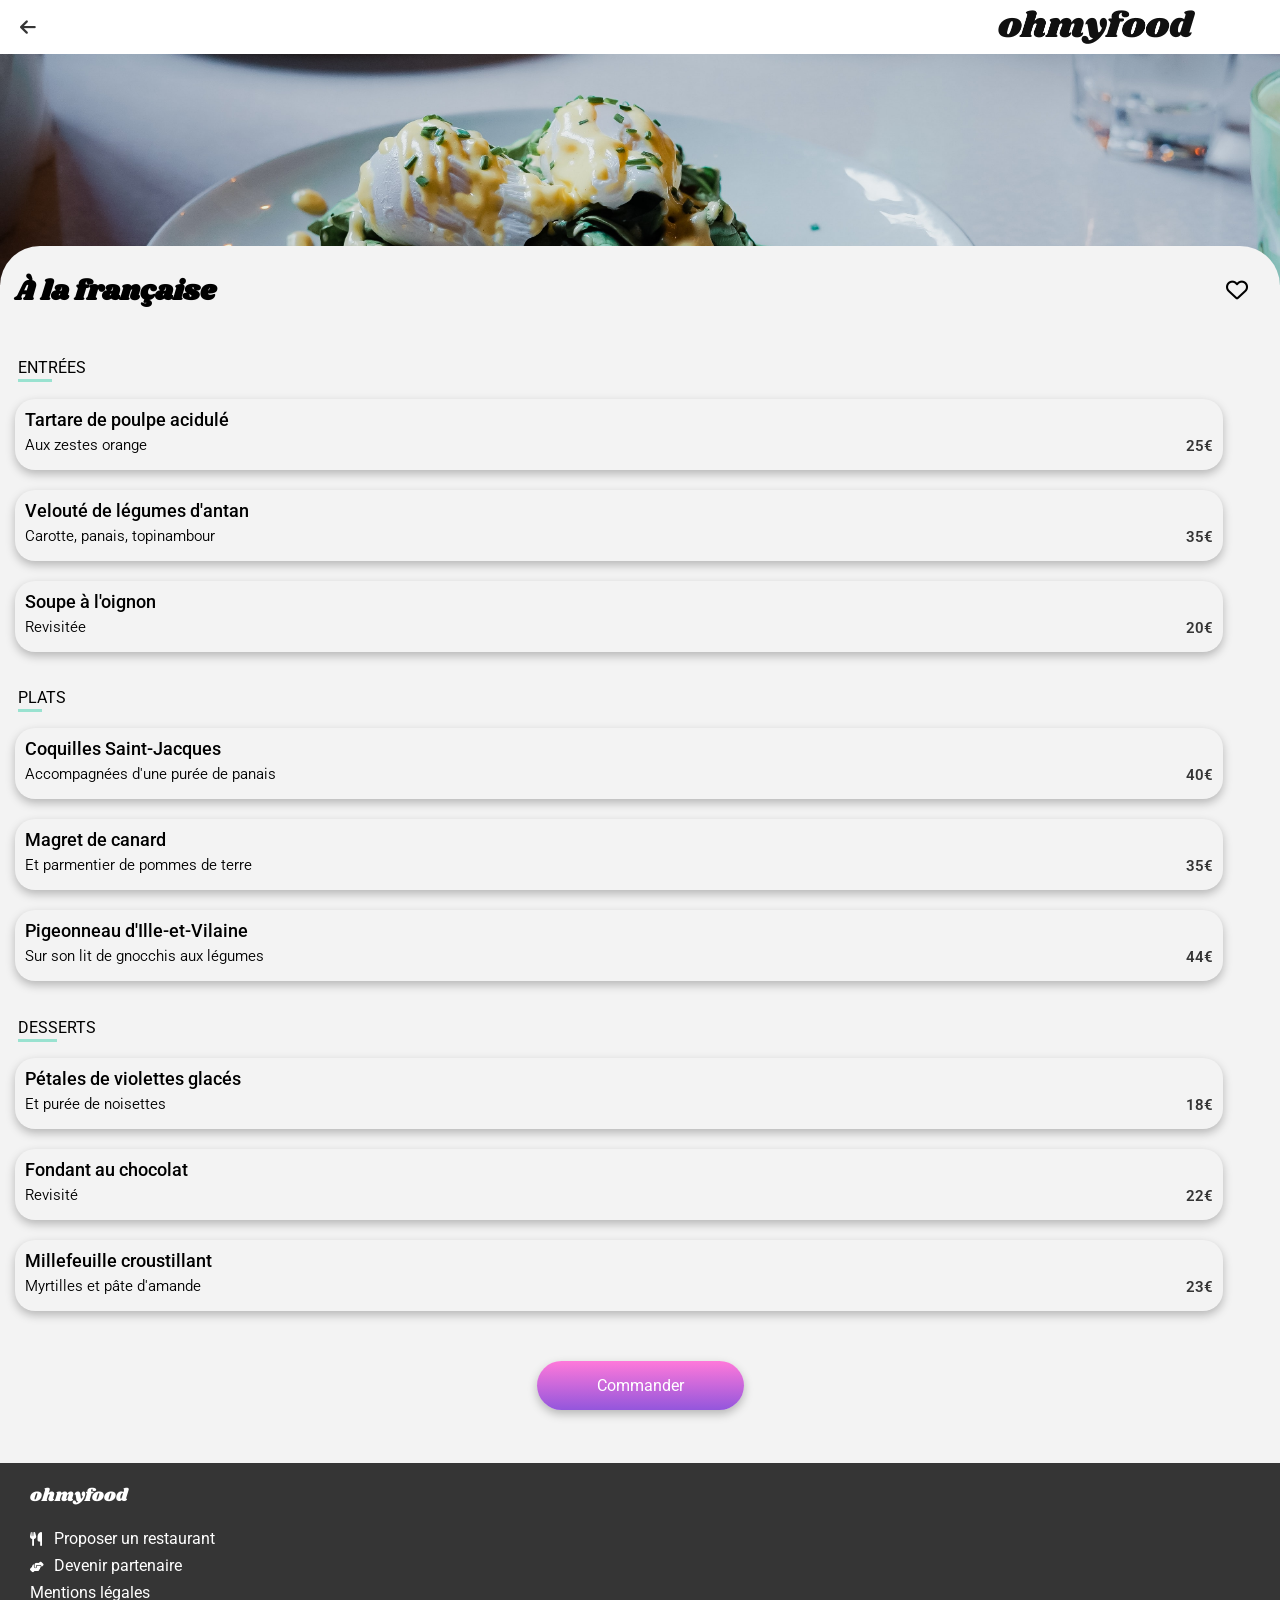
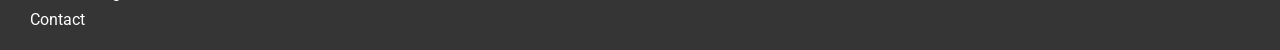
==== restaurants/a_la_francaise.html @ 3e822645 "modif label, link contact & W3C" ====
<!DOCTYPE html>
<html lang="fr">
<head>
    <meta charset="UTF-8">
    <meta name="viewport" content="width=device-width, initial-scale=1.0">
    <title>Ohmyfood - La Palette du Goût</title>
    <link rel="preconnect" href="https://fonts.googleapis.com">
    <link rel="preconnect" href="https://fonts.gstatic.com" crossorigin>
    <link href="https://fonts.googleapis.com/css2?family=Roboto:ital,wght@0,100..900;1,100..900&family=Shrikhand&display=swap" rel="stylesheet">
    <link rel="stylesheet" href="https://cdnjs.cloudflare.com/ajax/libs/font-awesome/6.2.1/css/all.min.css"
        integrity="sha512-MV7K8+y+gLIBoVD59lQIYicR65iaqukzvf/nwasF0nqhPay5w/9lJmVM2hMDcnK1OnMGCdVK+iQrJ7lzPJQd1w=="
        crossorigin="anonymous" referrerpolicy="no-referrer" />
    <link rel="stylesheet" href="../SASS/style.css">
</head>
<body>
    <header class="mp-header">
        <nav>
            <a class="back-button" href="/index.html">
            <i class="fa-solid fa-arrow-left"></i></a>
        </nav>
        <img src="/images/logo/ohmyfood.png" alt="logo du site Ohmyfood">
    </header>

    <main>
        <div class="bg-menu">
            <img src="/images/restaurants/a_la_francaise.jpg" alt="Image du restaurant À la française">
        </div>
            <section class="menu-section">
                <div class="restaurant-name">
                    <h1>À la française</h1>
                    <label for="like-francaise" class="like-button">
                        <input type="checkbox" id="like-francaise" class="like-checkbox"
                            aria-label="Ajouter À la française aux favoris">
                        <i class="unchecked-heart fa-regular fa-heart"></i>
                        <i class="checked-heart fa-solid fa-heart"></i>
                    </label>
                </div>
                    <div class="menu-group">
                        <div class="menu-animation-1">
                        <h2 class="menu-title">ENTRÉES</h2>
                            <div class="menu-card">
                                <label for="menu-card-1" class="menu-card-btn">
                                    <input type="checkbox" id="menu-card-1" class="menu-checkbox" aria-label="Plat sélectionné">
                                <span class="menu-card-text">
                                    <span class="dish-name">Tartare de poulpe acidulé</span>
                                    <span class="dish-description">Aux zestes orange</span>
                                </span>
                                <span class="menu-price"><span class="price">25€</span>
                                    <i class="fa-solid fa-circle-check"></i>
                                </span>

                                </label>
                            </div>
                            <div class="menu-card">
                                <label for="menu-card-2" class="menu-card-btn">
                                    <input type="checkbox" id="menu-card-2" class="menu-checkbox" aria-label="Plat sélectionné">
                                <span class="menu-card-text">
                                    <span class="dish-name">Velouté de légumes d'antan</span>
                                    <span class="dish-description">Carotte, panais, topinambour</span>
                                </span>
                                <span class="menu-price"><span class="price">35€</span>
                                    <i class="fa-solid fa-circle-check"></i>
                                </span>

                                </label>
                            </div>
                            <div class="menu-card">
                                <label for="menu-card-3" class="menu-card-btn">
                                    <input type="checkbox" id="menu-card-3" class="menu-checkbox" aria-label="Plat sélectionné">
                                <span class="menu-card-text">
                                    <span class="dish-name">Soupe à l'oignon</span>
                                    <span class="dish-description">Revisitée</span>
                                </span>
                                <span class="menu-price"><span class="price">20€</span>
                                    <i class="fa-solid fa-circle-check"></i>
                                </span>

                                </label>
                            </div>
                        </div>
                    </div>
                    <div class="menu-group">
                        <div class="menu-animation-2">
                        <h2 class="menu-title">PLATS</h2>
                            <div class="menu-card">
                                <label for="menu-card-4" class="menu-card-btn">
                                    <input type="checkbox" id="menu-card-4" class="menu-checkbox" aria-label="Plat sélectionné">
                                <span class="menu-card-text">
                                    <span class="dish-name">Coquilles Saint-Jacques</span>
                                    <span class="dish-description">Accompagnées d'une purée de panais</span>
                                </span>
                                <span class="menu-price"><span class="price">40€</span>
                                    <i class="fa-solid fa-circle-check"></i>
                                </span>

                                </label>
                            </div>
                            <div class="menu-card">
                                <label for="menu-card-5" class="menu-card-btn">
                                    <input type="checkbox" id="menu-card-5" class="menu-checkbox" aria-label="Plat sélectionné">
                                <span class="menu-card-text">
                                    <span class="dish-name">Magret de canard</span>
                                    <span class="dish-description">Et parmentier de pommes de terre</span>
                                </span>
                                <span class="menu-price"><span class="price">35€</span>
                                    <i class="fa-solid fa-circle-check"></i>
                                </span>

                                </label>
                            </div>
                            <div class="menu-card">
                                <label for="menu-card-6" class="menu-card-btn">
                                    <input type="checkbox" id="menu-card-6" class="menu-checkbox" aria-label="Plat sélectionné">
                                <span class="menu-card-text">
                                    <span class="dish-name">Pigeonneau d'Ille-et-Vilaine</span>
                                    <span class="dish-description">Sur son lit de gnocchis aux légumes</span>
                                </span>
                                <span class="menu-price"><span class="price">44€</span>
                                    <i class="fa-solid fa-circle-check"></i>
                                </span>

                                </label>
                            </div>
                        </div>
                    </div>
                    <div class="menu-group">
                        <div class="menu-animation-3">
                        <h2 class="menu-title">DESSERTS</h2>
                            <div class="menu-card">
                                <label for="menu-card-7" class="menu-card-btn">
                                    <input type="checkbox" id="menu-card-7" class="menu-checkbox" aria-label="Plat sélectionné">
                                <span class="menu-card-text">
                                    <span class="dish-name">Pétales de violettes glacés</span>
                                    <span class="dish-description">Et purée de noisettes</span>
                                </span>
                                <span class="menu-price"><span class="price">18€</span>
                                    <i class="fa-solid fa-circle-check"></i>
                                </span>

                                </label>
                            </div>
                            <div class="menu-card">
                                <label for="menu-card-8" class="menu-card-btn">
                                    <input type="checkbox" id="menu-card-8" class="menu-checkbox" aria-label="Plat sélectionné">
                                <span class="menu-card-text">
                                    <span class="dish-name">Fondant au chocolat</span>
                                    <span class="dish-description">Revisité</span>
                                </span>
                                <span class="menu-price"><span class="price">22€</span>
                                    <i class="fa-solid fa-circle-check"></i>
                                </span>

                                </label>
                            </div>
                            <div class="menu-card">
                                <label for="menu-card-9" class="menu-card-btn">
                                    <input type="checkbox" id="menu-card-9" class="menu-checkbox" aria-label="Plat sélectionné">
                                <span class="menu-card-text">
                                    <span class="dish-name">Millefeuille croustillant</span>
                                    <span class="dish-description">Myrtilles et pâte d'amande</span>
                                </span>
                                <span class="menu-price"><span class="price">23€</span>
                                    <i class="fa-solid fa-circle-check"></i>
                                </span>

                                </label>
                            </div>
                        </div>
                    </div>
                <button class="btn">Commander</button>
                </section>
    </main>

    <footer>
        <div class="bg_footer">
            <h3>ohmyfood</h3>
                <ul>
                   <li><a href="#"><i class="fa-solid fa-utensils"></i>Proposer un restaurant</a></li>
                    <li><a href="#"><i class="fa-solid fa-handshake-angle"></i>Devenir partenaire</a></li>
                    <li><a href="#">Mentions légales</a></li>
                    <li><a href="mailto:ohmyfood@mail.fr">Contact</a></li>
                </ul>
        </div>
    </footer>
</body>
</html>
---- SASS/style.css ----
@charset "UTF-8";
/*Mixins*/
/*Theme colors*/
/*button*/
/*Styles globaux*/
* {
  font-family: "Roboto", sans sérif;
}

body {
  display: flex;
  flex-direction: column;
  justify-content: center;
  margin: 0;
  background-color: #F3F3F3;
}
body .main-container {
  width: 100%;
}

/*Eléments réutilisables*/
/*Mixins*/
.btn-hp {
  isolation: isolate;
  cursor: pointer;
  color: white;
  font-size: 16px;
  text-decoration: none;
  background: linear-gradient(180deg, rgb(255, 121, 218) 0%, rgb(147, 86, 220) 100%);
  box-shadow: 0px 4px 10px 0px rgba(0, 0, 0, 0.2509803922);
  border: none;
  border-radius: 25px;
  padding: 15px 20px 15px 20px;
  opacity: 1;
  transition: filter 0.6s ease;
}
.btn-hp::after {
  content: "";
  position: absolute;
  z-index: -1;
  inset: 0;
  border-radius: inherit;
  opacity: 0;
  background: linear-gradient(180deg, rgba(255, 121, 218, 0.9) 0%, rgba(147, 86, 220, 0.9) 100%);
  box-shadow: 0px 4px 15px 0px rgba(0, 0, 0, 0.3490196078);
  transition: opacity 0.6s ease;
}
.btn-hp:hover {
  filter: brightness(1.1);
}
.btn-hp:hover::after {
  opacity: 1;
}
.btn-hp {
  align-self: center;
}

.btn {
  isolation: isolate;
  cursor: pointer;
  color: white;
  font-size: 16px;
  text-decoration: none;
  background: linear-gradient(180deg, rgb(255, 121, 218) 0%, rgb(147, 86, 220) 100%);
  box-shadow: 0px 4px 10px 0px rgba(0, 0, 0, 0.2509803922);
  border: none;
  border-radius: 25px;
  padding: 15px 20px 15px 20px;
  opacity: 1;
  transition: filter 0.6s ease;
}
.btn::after {
  content: "";
  position: absolute;
  z-index: -1;
  inset: 0;
  border-radius: inherit;
  opacity: 0;
  background: linear-gradient(180deg, rgba(255, 121, 218, 0.9) 0%, rgba(147, 86, 220, 0.9) 100%);
  box-shadow: 0px 4px 15px 0px rgba(0, 0, 0, 0.3490196078);
  transition: opacity 0.6s ease;
}
.btn:hover {
  filter: brightness(1.1);
}
.btn:hover::after {
  opacity: 1;
}
.btn {
  display: block;
  margin: auto;
  padding: 15px 60px;
}

/*Mixins*/
/*Styles globaux*/
@keyframes anim-menu-group {
  from {
    opacity: 0;
  }
  to {
    opacity: 1;
  }
}
@keyframes loader-opacity {
  from {
    opacity: 1;
    pointer-events: none;
  }
  to {
    opacity: 0;
    pointer-events: none;
  }
}
@keyframes loader-spin {
  0% {
    transform: rotate(0deg);
  }
  100% {
    transform: rotate(360deg);
  }
}
.menu-group {
  margin: 15px;
}
.menu-group .menu-animation-1 {
  animation: anim-menu-group 1000ms;
}
.menu-group .menu-animation-2 {
  animation: anim-menu-group 2000ms;
}
.menu-group .menu-animation-3 {
  animation: anim-menu-group 3000ms;
  margin-bottom: 50px;
}
.menu-group h2 {
  display: inline-block;
  font-size: 16px;
  font-weight: normal;
  padding: 3px;
}
.menu-group h2::after {
  content: "";
  display: block;
  width: 50%;
  height: 3px;
  margin-top: 2px;
  background-color: #99E2D0;
}
.menu-group .menu-card {
  position: relative;
  width: 100%;
  border: solid 1px;
  border: none;
  box-shadow: 0px 4px 10px 0px rgba(0, 0, 0, 0.2509803922);
  padding: 10px;
  margin-bottom: 20px;
  font-size: 16px;
  border-radius: 20px;
}
.menu-group .menu-card .menu-card-text {
  flex: 1;
  min-width: 0;
  overflow: hidden;
}
.menu-group .menu-card .menu-card-text .dish-name {
  display: block;
  font-size: 18px;
  margin: 0;
  font-weight: 500;
}
.menu-group .menu-card .menu-card-text .dish-description {
  font-size: 15px;
  margin: 0;
  line-height: 2;
  display: block;
  font-weight: 350;
}
.menu-group .menu-card .menu-price {
  color: #353535;
  font-size: 15px;
  font-weight: 600;
  flex-shrink: 0;
}
.menu-group .menu-card .menu-price .price {
  display: inline-block;
  padding-left: 10px;
}
.menu-group .menu-card {
  /*apparition icône au clic d'un plat*/
  position: relative;
  overflow: hidden;
}
.menu-group .menu-card::after {
  content: "";
  position: absolute;
  top: 0;
  right: 0;
  bottom: 0;
  background-color: #99E2D0;
  width: 60px;
  transform: translateX(60px);
  transition: transform 0.2s ease;
}
.menu-group .menu-card .menu-price .fa-solid {
  transform: translateX(60px);
  transition: transform 0.2s ease;
}
.menu-group .menu-card .menu-price .price {
  transform: translateX(0);
  transition: transform 0.2s ease;
  padding-bottom: 5px;
}
.menu-group .menu-card .menu-card-btn input {
  display: none;
}
.menu-group .menu-card:has(.menu-checkbox:checked)::after {
  transform: translateX(0);
}
.menu-group .menu-card:has(.menu-checkbox:checked) .menu-price .fa-solid {
  transform: translateX(0);
}
.menu-group .menu-card:has(.menu-checkbox:checked) .menu-price .price {
  transform: translateX(-60px);
}
.menu-group .menu-card:has(.menu-checkbox:checked) .menu-card-text {
  margin-right: 60px;
  transition: margin-right 0.2s ease;
}
.menu-group .menu-card:has(.menu-checkbox:checked) .menu-card-text .dish-name,
.menu-group .menu-card:has(.menu-checkbox:checked) .menu-card-text .dish-description {
  overflow: hidden;
  text-overflow: ellipsis;
  white-space: nowrap;
}
.menu-group .menu-card {
  width: 95%;
}
.menu-group .menu-card .menu-price .fa-solid {
  position: absolute;
  bottom: 10px;
  right: 10px;
  color: white;
  font-size: 20px;
  z-index: 2;
}

.menu-card-btn {
  position: relative;
  z-index: 1;
  cursor: pointer;
  display: flex;
  justify-content: space-between;
  flex-direction: row;
  align-items: flex-end;
  text-align: left;
}

/*Layouts*/
/*Mixins*/
header .logo {
  display: flex;
  justify-content: center;
  padding: 15px;
  margin-top: 5px;
  box-shadow: 0px 2px 4px 0px rgba(0, 0, 0, 0.1490196078);
  position: relative;
  top: 1px;
  z-index: 2;
}
header img {
  max-height: 36px;
  max-width: 197px;
}
header .header-location {
  display: flex;
  justify-content: center;
  background-color: #EAEAEA;
  box-shadow: 0px 4px 4px 0px rgba(0, 0, 0, 0.2509803922);
  font-size: 16px;
  position: relative;
  z-index: 1;
}
header .header-location .fa-location-dot {
  padding-right: 5px;
}

.mp-header {
  display: flex;
  justify-content: space-between;
  align-items: center;
  padding: 10px 85px 10px 20px;
  background-color: #fff;
}
.mp-header .back-button {
  text-decoration: none;
  color: #353535;
  font-size: 18px;
}
.mp-header .logo {
  display: flex;
  justify-content: center;
  padding: 15px;
  margin-top: 5px;
  position: relative;
  top: 1px;
}
.mp-header img {
  max-height: 36px;
  max-width: 197px;
}

/*Mixins*/
/*Styles globaux*/
footer {
  display: flex;
  flex-direction: column;
  background-color: #353535;
  color: white;
}
footer h3 {
  font-family: "Shrikhand";
  font-size: 18px;
  font-weight: 500;
  padding: 20px 0 0 30px;
  margin: 0;
}
footer ul {
  padding-left: 30px;
  list-style: none;
  font-size: 16px;
  line-height: 1.7;
}
footer ul a {
  text-decoration: none;
  color: white;
  cursor: pointer;
}
footer ul a .fa-utensils {
  font-size: 14px;
  padding-right: 12px;
}
footer ul a .fa-handshake-angle {
  padding-right: 10px;
  font-size: 11px;
}

/*Pages*/
/*Mixins*/
/*Mixins*/
/*Styles globaux*/
.loader {
  position: fixed;
  inset: 0;
  z-index: 1000;
  display: flex;
  justify-content: center;
  align-items: center;
  background-color: white;
  animation: loader-opacity 1s linear;
  animation-duration: 0.4s;
  animation-delay: 1.8s;
  animation-fill-mode: forwards;
}
.loader .loader-content {
  box-sizing: border-box;
  width: 100px;
  height: 100px;
  display: block;
  position: relative;
  border: 10px solid transparent;
  border-radius: 100px;
}
.loader .loader-content::before {
  content: "";
  position: absolute;
  inset: -10px;
  border: 10px solid transparent;
  border-radius: 100px;
  border-top-color: #9356DC;
  animation: loader-spin 1.6s linear infinite;
}
.loader .loader-content::after {
  content: "";
  position: absolute;
  inset: 12px;
  border: 10px solid transparent;
  border-radius: 100px;
  border-top-color: #FF79DA;
  animation: loader-spin 1.3s linear infinite reverse;
}

.intro {
  display: flex;
  justify-content: center;
  flex-direction: column;
  background-color: #F3F3F3;
  padding-bottom: 50px;
}
.intro h1 {
  font-size: 24px;
  text-align: center;
  padding: 30px 50px 0 50px;
  margin: 0;
}
.intro p {
  text-align: center;
  font-size: 18px;
  margin-bottom: 30px;
}

.fonction-section {
  background-color: white;
  padding-bottom: 40px;
}
.fonction-section h2 {
  font-size: 24px;
  padding: 50px 0 15px 0;
  margin-left: 20px;
}
.fonction-section .menu-card {
  border: solid 1px;
  border: none;
  box-shadow: 0px 4px 10px 0px rgba(0, 0, 0, 0.2509803922);
  padding: 10px;
  margin: 20px 20px 20px 30px;
  font-size: 16px;
  border-radius: 20px;
}
.fonction-section .menu-card .fa-solid {
  color: #7E7E7E;
  font-size: 20px;
  padding-right: 10px;
}
.fonction-section .menu-card .fa-solid.fa-store {
  color: #9356DC;
}
.fonction-section .menu-card {
  display: flex;
  align-items: center;
  font-size: 16px;
  background-color: #F6F6F6;
}
.fonction-section .menu-card p {
  padding-left: 10px;
}
.fonction-section .card-icon {
  display: inline-block;
  text-align: center;
  position: relative;
  right: 20px;
  color: white;
  font-size: 13px;
  background-color: #9356DC;
  height: 22px;
  width: 22px;
  border: solid 1px;
  border: none;
  border-radius: 22px;
  line-height: 22px;
}

.restaurant-list {
  display: flex;
  justify-content: center;
  flex-direction: column;
  background-color: #F3F3F3;
  padding-bottom: 45px;
}
.restaurant-list h2 {
  font-size: 24px;
  margin-top: 50px;
  margin-left: 20px;
}
.restaurant-list .restaurant-card {
  position: relative;
  display: flex;
  flex-direction: column;
  background-color: white;
  border: solid 1px;
  border: none;
  margin: 0 20px 20px 20px;
  font-size: 16px;
  border-radius: 15px;
}
.restaurant-list .restaurant-card a {
  text-decoration: none;
}
.restaurant-list .restaurant-card .like-button {
  cursor: pointer;
  display: block;
}
.restaurant-list .restaurant-card .like-button .checked-heart {
  display: none;
  background: linear-gradient(193.33deg, #9356DC -11.44%, #FF79DA 123.93%);
  -webkit-background-clip: text;
          background-clip: text;
  color: transparent;
}
.restaurant-list .restaurant-card .like-button input:checked ~ .checked-heart {
  display: inline;
}
.restaurant-list .restaurant-card .like-button input:checked ~ .unchecked-heart {
  display: none;
}
.restaurant-list .restaurant-card .like-button input {
  display: none;
}
.restaurant-list .restaurant-card .like-button {
  position: absolute;
  bottom: 32px;
  right: 32px;
  font-size: 22px;
}
.restaurant-list .restaurant-card .restaurant-title {
  color: black;
  line-height: 0.5;
  padding: 0 56px 10px 10px;
}
.restaurant-list .restaurant-card .restaurant-title h3 {
  font-size: 18px;
}
.restaurant-list .restaurant-card .restaurant-title p {
  font-size: 17px;
}
.restaurant-list .restaurant-card img {
  width: 100%;
  height: 174px;
  border-radius: 15px 15px 0 0;
  -o-object-fit: cover;
     object-fit: cover;
  -o-object-position: 0 90%;
     object-position: 0 90%;
}
.restaurant-list .restaurant-card .note-enchantee {
  -o-object-position: 0 60%;
     object-position: 0 60%;
}
.restaurant-list .restaurant-card .new-icon {
  position: absolute;
  right: 10px;
  top: 10px;
  color: #008766;
  background-color: #99E2D0;
  border: solid 1px;
  border: none;
  border-radius: 3px;
  font-size: 14px;
  font-weight: 500;
  padding: 7px 10px;
}

/*Mixins*/
/*Styles globaux*/
.bg-menu img {
  width: 100%;
  height: 231px;
  -o-object-fit: cover;
     object-fit: cover;
}

.menu-section {
  position: relative;
  width: 100%;
  bottom: 43px;
  background-color: #F3F3F3;
  padding: 10px 0px;
  border: solid 1px;
  border: none;
  border-radius: 40px 40px 0 0;
}
.menu-section h1 {
  font-family: "Shrikhand";
  font-size: 28px;
  padding: 15px;
  margin: auto;
}
.menu-section .restaurant-name .like-button {
  cursor: pointer;
  display: block;
}
.menu-section .restaurant-name .like-button .checked-heart {
  display: none;
  background: linear-gradient(193.33deg, #9356DC -11.44%, #FF79DA 123.93%);
  -webkit-background-clip: text;
          background-clip: text;
  color: transparent;
}
.menu-section .restaurant-name .like-button input:checked ~ .checked-heart {
  display: inline;
}
.menu-section .restaurant-name .like-button input:checked ~ .unchecked-heart {
  display: none;
}
.menu-section .restaurant-name .like-button input {
  display: none;
}
.menu-section .restaurant-name .like-button {
  position: absolute;
  top: 32px;
  right: 32px;
  font-size: 22px;
}/*# sourceMappingURL=style.css.map */
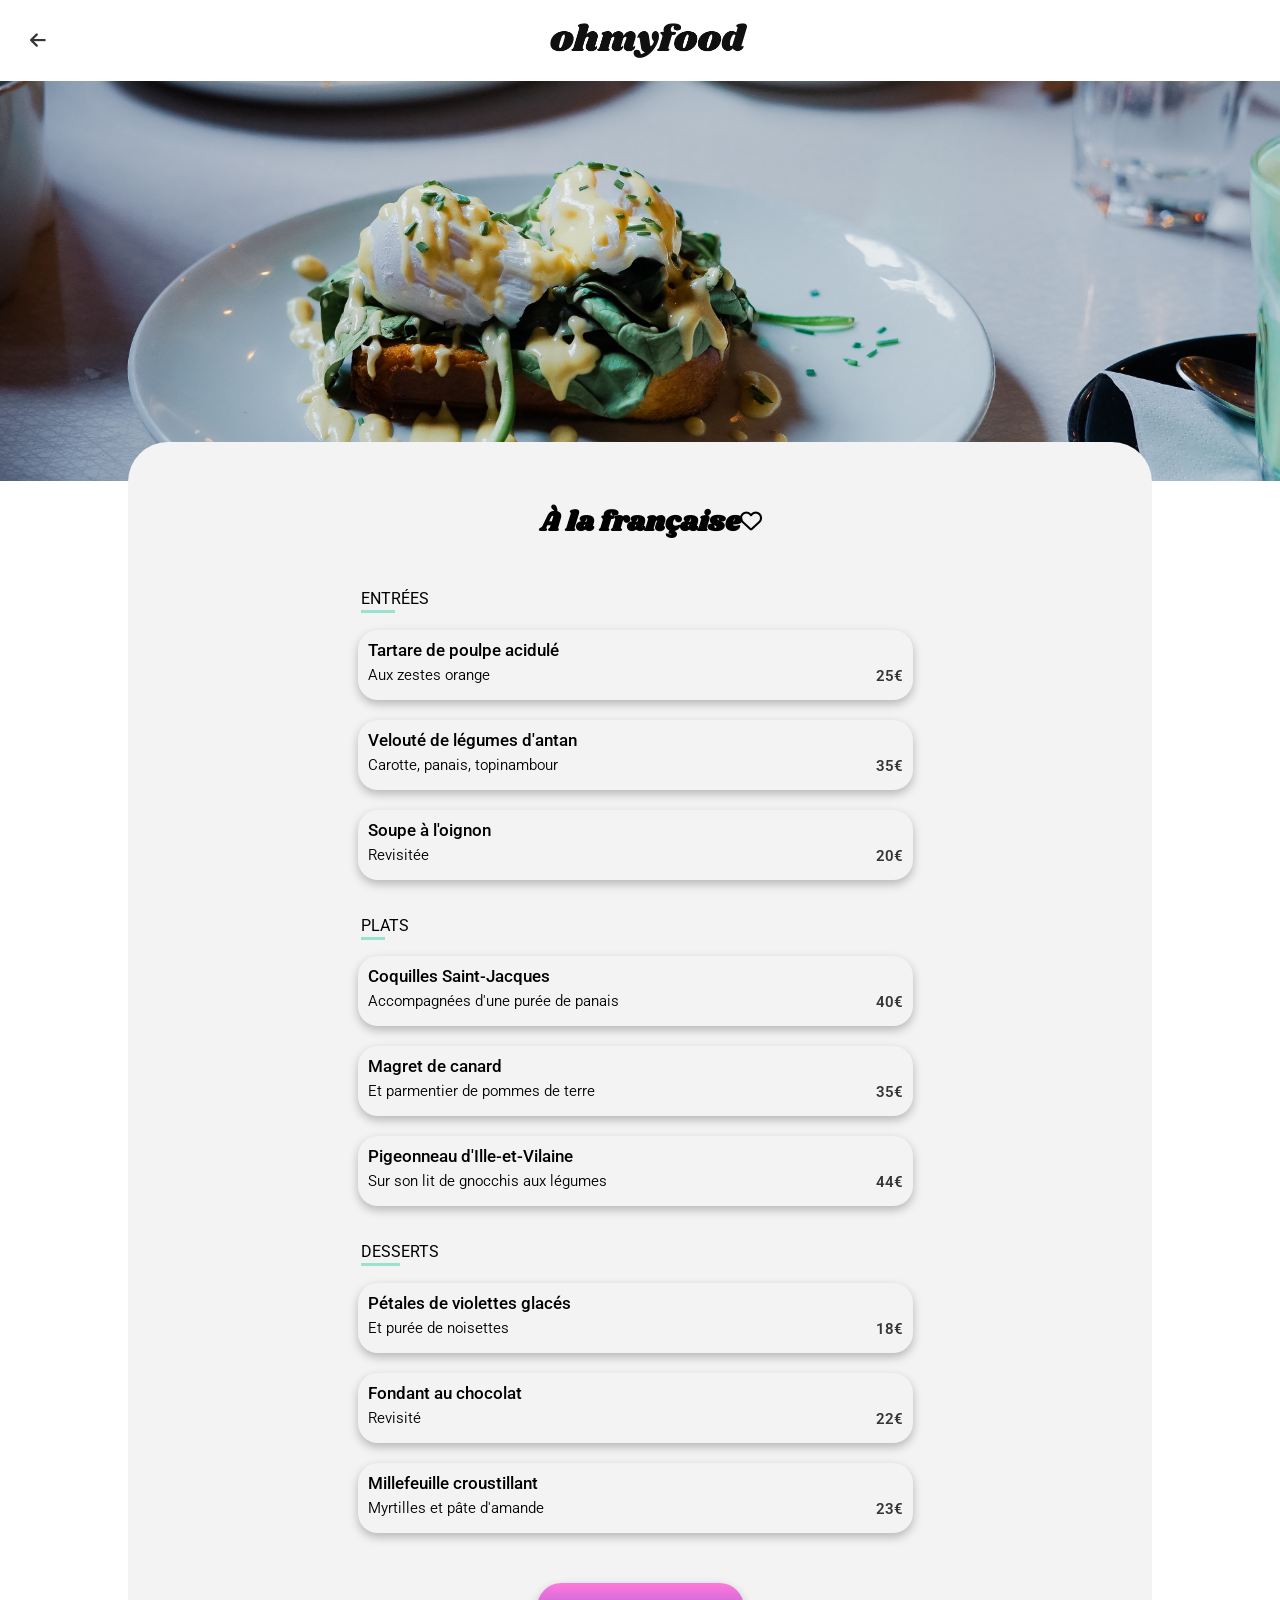
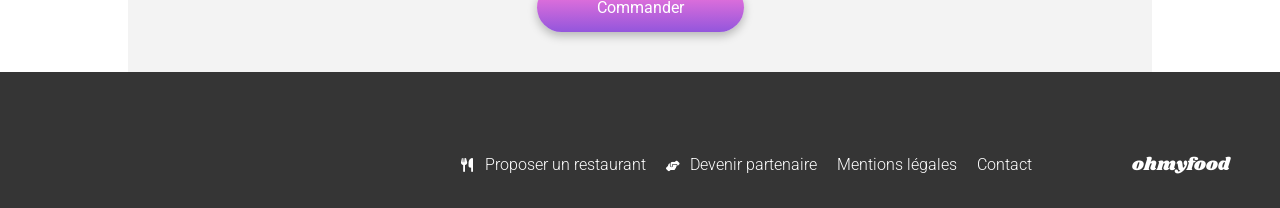
==== commit 8311e28a: "like-button, img hp height" ====
--- a/restaurants/a_la_francaise.html
+++ b/restaurants/a_la_francaise.html
@@ -28,7 +28,7 @@
             <section class="menu-section">
                 <div class="restaurant-name">
                     <h1>À la française</h1>
-                    <label for="like-francaise" class="like-button">
+                    <label for="like-francaise" class="like-button  like-francaise">
                         <input type="checkbox" id="like-francaise" class="like-checkbox"
                             aria-label="Ajouter À la française aux favoris">
                         <i class="unchecked-heart fa-regular fa-heart"></i>
@@ -172,15 +172,13 @@
     </main>
 
     <footer>
-        <div class="bg_footer">
-            <h3>ohmyfood</h3>
-                <ul>
-                   <li><a href="#"><i class="fa-solid fa-utensils"></i>Proposer un restaurant</a></li>
-                    <li><a href="#"><i class="fa-solid fa-handshake-angle"></i>Devenir partenaire</a></li>
-                    <li><a href="#">Mentions légales</a></li>
-                    <li><a href="mailto:ohmyfood@mail.fr">Contact</a></li>
-                </ul>
-        </div>
+        <h3>ohmyfood</h3>
+            <ul>
+                <li><a href="#"><i class="fa-solid fa-utensils"></i>Proposer un restaurant</a></li>
+                <li><a href="#"><i class="fa-solid fa-handshake-angle"></i>Devenir partenaire</a></li>
+                <li><a href="#">Mentions légales</a></li>
+                <li><a href="mailto:ohmyfood@mail.fr">Contact</a></li>
+            </ul>
     </footer>
 </body>
 </html>
--- a/SASS/style.css
+++ b/SASS/style.css
@@ -12,10 +12,12 @@
   flex-direction: column;
   justify-content: center;
   margin: 0;
-  background-color: #F3F3F3;
 }
 body .main-container {
   width: 100%;
+  box-sizing: border-box;
+  align-self: center;
+  background-color: #F3F3F3;
 }
 
 /*Eléments réutilisables*/
@@ -38,7 +40,6 @@
   content: "";
   position: absolute;
   z-index: -1;
-  inset: 0;
   border-radius: inherit;
   opacity: 0;
   background: linear-gradient(180deg, rgba(255, 121, 218, 0.9) 0%, rgba(147, 86, 220, 0.9) 100%);
@@ -73,7 +74,6 @@
   content: "";
   position: absolute;
   z-index: -1;
-  inset: 0;
   border-radius: inherit;
   opacity: 0;
   background: linear-gradient(180deg, rgba(255, 121, 218, 0.9) 0%, rgba(147, 86, 220, 0.9) 100%);
@@ -91,6 +91,11 @@
   margin: auto;
   padding: 15px 60px;
 }
+@media (min-width: 768px) {
+  .btn {
+    margin-bottom: 30px;
+  }
+}
 
 /*Mixins*/
 /*Styles globaux*/
@@ -122,6 +127,18 @@
 }
 .menu-group {
   margin: 15px;
+}
+@media (min-width: 768px) {
+  .menu-group {
+    margin: auto;
+    width: 75%;
+  }
+}
+@media (min-width: 1024px) {
+  .menu-group {
+    margin: auto;
+    width: 55%;
+  }
 }
 .menu-group .menu-animation-1 {
   animation: anim-menu-group 1000ms;
@@ -165,7 +182,7 @@
 }
 .menu-group .menu-card .menu-card-text .dish-name {
   display: block;
-  font-size: 18px;
+  font-size: 17px;
   margin: 0;
   font-weight: 500;
 }
@@ -268,6 +285,14 @@
   top: 1px;
   z-index: 2;
 }
+@media (min-width: 1024px) {
+  header .logo {
+    box-shadow: none;
+    z-index: 0;
+    padding: 25px;
+    background-color: white;
+  }
+}
 header img {
   max-height: 36px;
   max-width: 197px;
@@ -284,6 +309,11 @@
 header .header-location .fa-location-dot {
   padding-right: 5px;
 }
+@media (min-width: 1024px) {
+  header .header-location {
+    box-shadow: none;
+  }
+}
 
 .mp-header {
   display: flex;
@@ -292,6 +322,12 @@
   padding: 10px 85px 10px 20px;
   background-color: #fff;
 }
+@media (min-width: 768px) {
+  .mp-header {
+    position: relative;
+    padding: 30px;
+  }
+}
 .mp-header .back-button {
   text-decoration: none;
   color: #353535;
@@ -309,6 +345,18 @@
   max-height: 36px;
   max-width: 197px;
 }
+@media (min-width: 768px) {
+  .mp-header img {
+    position: absolute;
+    left: 38%;
+  }
+}
+@media (min-width: 1024px) {
+  .mp-header img {
+    position: absolute;
+    left: 43%;
+  }
+}
 
 /*Mixins*/
 /*Styles globaux*/
@@ -317,6 +365,18 @@
   flex-direction: column;
   background-color: #353535;
   color: white;
+}
+@media (min-width: 1024px) {
+  footer {
+    flex-direction: row-reverse;
+  }
+}
+@media (min-width: 1024px) {
+  footer {
+    flex-direction: row-reverse;
+    padding-top: 50px;
+    gap: 50px;
+  }
 }
 footer h3 {
   font-family: "Shrikhand";
@@ -325,16 +385,34 @@
   padding: 20px 0 0 30px;
   margin: 0;
 }
+@media (min-width: 1024px) {
+  footer h3 {
+    display: flex;
+    padding: 30px 50px;
+    text-align: center;
+  }
+}
 footer ul {
   padding-left: 30px;
   list-style: none;
   font-size: 16px;
   line-height: 1.7;
 }
+@media (min-width: 768px) {
+  footer ul {
+    display: flex;
+    flex-direction: row;
+    gap: 20px;
+    line-height: 0;
+    align-items: last baseline;
+    padding-bottom: 20px;
+  }
+}
 footer ul a {
   text-decoration: none;
   color: white;
   cursor: pointer;
+  font-weight: 300;
 }
 footer ul a .fa-utensils {
   font-size: 14px;
@@ -397,28 +475,69 @@
   background-color: #F3F3F3;
   padding-bottom: 50px;
 }
+@media (min-width: 768px) {
+  .intro {
+    padding-bottom: 15px;
+  }
+}
 .intro h1 {
   font-size: 24px;
   text-align: center;
   padding: 30px 50px 0 50px;
   margin: 0;
 }
+@media (min-width: 1024px) {
+  .intro h1 {
+    font-size: 40px;
+  }
+}
 .intro p {
   text-align: center;
   font-size: 18px;
   margin-bottom: 30px;
+  font-weight: 300;
+}
+
+.section-fonction-bg {
+  background-color: white;
 }
 
 .fonction-section {
-  background-color: white;
   padding-bottom: 40px;
+  max-width: 1440px;
+}
+@media (min-width: 768px) {
+  .fonction-section {
+    margin: auto;
+  }
 }
 .fonction-section h2 {
   font-size: 24px;
   padding: 50px 0 15px 0;
   margin-left: 20px;
 }
-.fonction-section .menu-card {
+@media (min-width: 768px) {
+  .fonction-section h2 {
+    padding: 50px 0 0 50px;
+  }
+}
+@media (min-width: 768px) and (max-width: 1024px) {
+  .fonction-section .fonction-card {
+    display: flex;
+    justify-content: center;
+    flex-wrap: wrap;
+  }
+}
+@media (min-width: 1024px) {
+  .fonction-section .fonction-card {
+    display: flex;
+    flex-direction: row;
+    justify-content: space-between;
+    padding: 0 50px;
+    box-sizing: border-box;
+  }
+}
+.fonction-section .fonction-card .menu-card {
   border: solid 1px;
   border: none;
   box-shadow: 0px 4px 10px 0px rgba(0, 0, 0, 0.2509803922);
@@ -427,21 +546,30 @@
   font-size: 16px;
   border-radius: 20px;
 }
-.fonction-section .menu-card .fa-solid {
+@media (min-width: 768px) {
+  .fonction-section .fonction-card .menu-card {
+    width: 35%;
+  }
+}
+@media (min-width: 1024px) {
+  .fonction-section .fonction-card .menu-card {
+    width: 30%;
+  }
+}
+.fonction-section .fonction-card .menu-card .fa-solid {
   color: #7E7E7E;
   font-size: 20px;
   padding-right: 10px;
 }
-.fonction-section .menu-card .fa-solid.fa-store {
+.fonction-section .fonction-card .menu-card .fa-solid.fa-store {
   color: #9356DC;
 }
-.fonction-section .menu-card {
+.fonction-section .fonction-card .menu-card {
   display: flex;
   align-items: center;
-  font-size: 16px;
   background-color: #F6F6F6;
 }
-.fonction-section .menu-card p {
+.fonction-section .fonction-card .menu-card p {
   padding-left: 10px;
 }
 .fonction-section .card-icon {
@@ -466,11 +594,32 @@
   flex-direction: column;
   background-color: #F3F3F3;
   padding-bottom: 45px;
+  max-width: 1440px;
+}
+@media (min-width: 768px) {
+  .restaurant-list {
+    padding: 0 50px;
+    margin: auto;
+  }
 }
 .restaurant-list h2 {
   font-size: 24px;
   margin-top: 50px;
   margin-left: 20px;
+}
+@media (min-width: 768px) {
+  .restaurant-list .restaurant-container {
+    display: flex;
+    flex-direction: row;
+    justify-content: center;
+    -moz-column-gap: 60px;
+         column-gap: 60px;
+    row-gap: 30px;
+    flex-wrap: wrap;
+    margin: 0;
+    padding-bottom: 20px;
+    width: 100%;
+  }
 }
 .restaurant-list .restaurant-card {
   position: relative;
@@ -483,12 +632,25 @@
   font-size: 16px;
   border-radius: 15px;
 }
+@media (min-width: 768px) {
+  .restaurant-list .restaurant-card {
+    width: 555px;
+  }
+}
 .restaurant-list .restaurant-card a {
   text-decoration: none;
 }
 .restaurant-list .restaurant-card .like-button {
   cursor: pointer;
   display: block;
+}
+@media (min-width: 1024px) {
+  .restaurant-list .restaurant-card .like-button:hover {
+    background: linear-gradient(193.33deg, #9356DC -11.44%, #FF79DA 123.93%);
+    -webkit-background-clip: text;
+            background-clip: text;
+    color: transparent;
+  }
 }
 .restaurant-list .restaurant-card .like-button .checked-heart {
   display: none;
@@ -506,24 +668,29 @@
 .restaurant-list .restaurant-card .like-button input {
   display: none;
 }
-.restaurant-list .restaurant-card .like-button {
+.restaurant-list .like-button {
   position: absolute;
   bottom: 32px;
   right: 32px;
   font-size: 22px;
 }
-.restaurant-list .restaurant-card .restaurant-title {
+.restaurant-list .restaurant-title {
   color: black;
   line-height: 0.5;
   padding: 0 56px 10px 10px;
 }
-.restaurant-list .restaurant-card .restaurant-title h3 {
+@media (min-width: 768px) {
+  .restaurant-list .restaurant-title {
+    padding-left: 20px;
+  }
+}
+.restaurant-list .restaurant-title h3 {
   font-size: 18px;
 }
-.restaurant-list .restaurant-card .restaurant-title p {
+.restaurant-list .restaurant-title p {
   font-size: 17px;
 }
-.restaurant-list .restaurant-card img {
+.restaurant-list img {
   width: 100%;
   height: 174px;
   border-radius: 15px 15px 0 0;
@@ -532,11 +699,18 @@
   -o-object-position: 0 90%;
      object-position: 0 90%;
 }
-.restaurant-list .restaurant-card .note-enchantee {
+@media (min-width: 768px) {
+  .restaurant-list img {
+    -o-object-position: 0 70%;
+       object-position: 0 70%;
+    height: 251px;
+  }
+}
+.restaurant-list .note-enchantee {
   -o-object-position: 0 60%;
      object-position: 0 60%;
 }
-.restaurant-list .restaurant-card .new-icon {
+.restaurant-list .new-icon {
   position: absolute;
   right: 10px;
   top: 10px;
@@ -558,6 +732,20 @@
   -o-object-fit: cover;
      object-fit: cover;
 }
+@media (min-width: 768px) {
+  .bg-menu img {
+    height: 280px;
+    -o-object-position: 0 70%;
+       object-position: 0 70%;
+  }
+}
+@media (min-width: 1024px) {
+  .bg-menu img {
+    height: 400px;
+    -o-object-position: 0 60%;
+       object-position: 0 60%;
+  }
+}
 
 .menu-section {
   position: relative;
@@ -569,15 +757,39 @@
   border: none;
   border-radius: 40px 40px 0 0;
 }
+@media (min-width: 768px) {
+  .menu-section {
+    max-width: 1440px;
+    width: 80%;
+    margin-left: auto;
+    margin-right: auto;
+    margin-bottom: -43px;
+  }
+}
 .menu-section h1 {
   font-family: "Shrikhand";
   font-size: 28px;
   padding: 15px;
   margin: auto;
 }
+@media (min-width: 768px) {
+  .menu-section h1 {
+    display: flex;
+    justify-content: center;
+    padding: 50px 0 30px 0;
+  }
+}
 .menu-section .restaurant-name .like-button {
   cursor: pointer;
   display: block;
+}
+@media (min-width: 1024px) {
+  .menu-section .restaurant-name .like-button:hover {
+    background: linear-gradient(193.33deg, #9356DC -11.44%, #FF79DA 123.93%);
+    -webkit-background-clip: text;
+            background-clip: text;
+    color: transparent;
+  }
 }
 .menu-section .restaurant-name .like-button .checked-heart {
   display: none;
@@ -595,9 +807,29 @@
 .menu-section .restaurant-name .like-button input {
   display: none;
 }
+.menu-section .restaurant-name {
+  position: relative;
+}
 .menu-section .restaurant-name .like-button {
   position: absolute;
-  top: 32px;
+  top: 22px;
   right: 32px;
   font-size: 22px;
+}
+@media (min-width: 768px) {
+  .menu-section .restaurant-name .like-button {
+    right: 125px;
+    top: 57px;
+  }
+}
+@media (min-width: 1024px) {
+  .menu-section .restaurant-name .like-button {
+    right: 360px;
+    top: 57px;
+  }
+}
+@media (min-width: 1024px) {
+  .menu-section .restaurant-name .like-francaise {
+    right: 390px;
+  }
 }/*# sourceMappingURL=style.css.map */
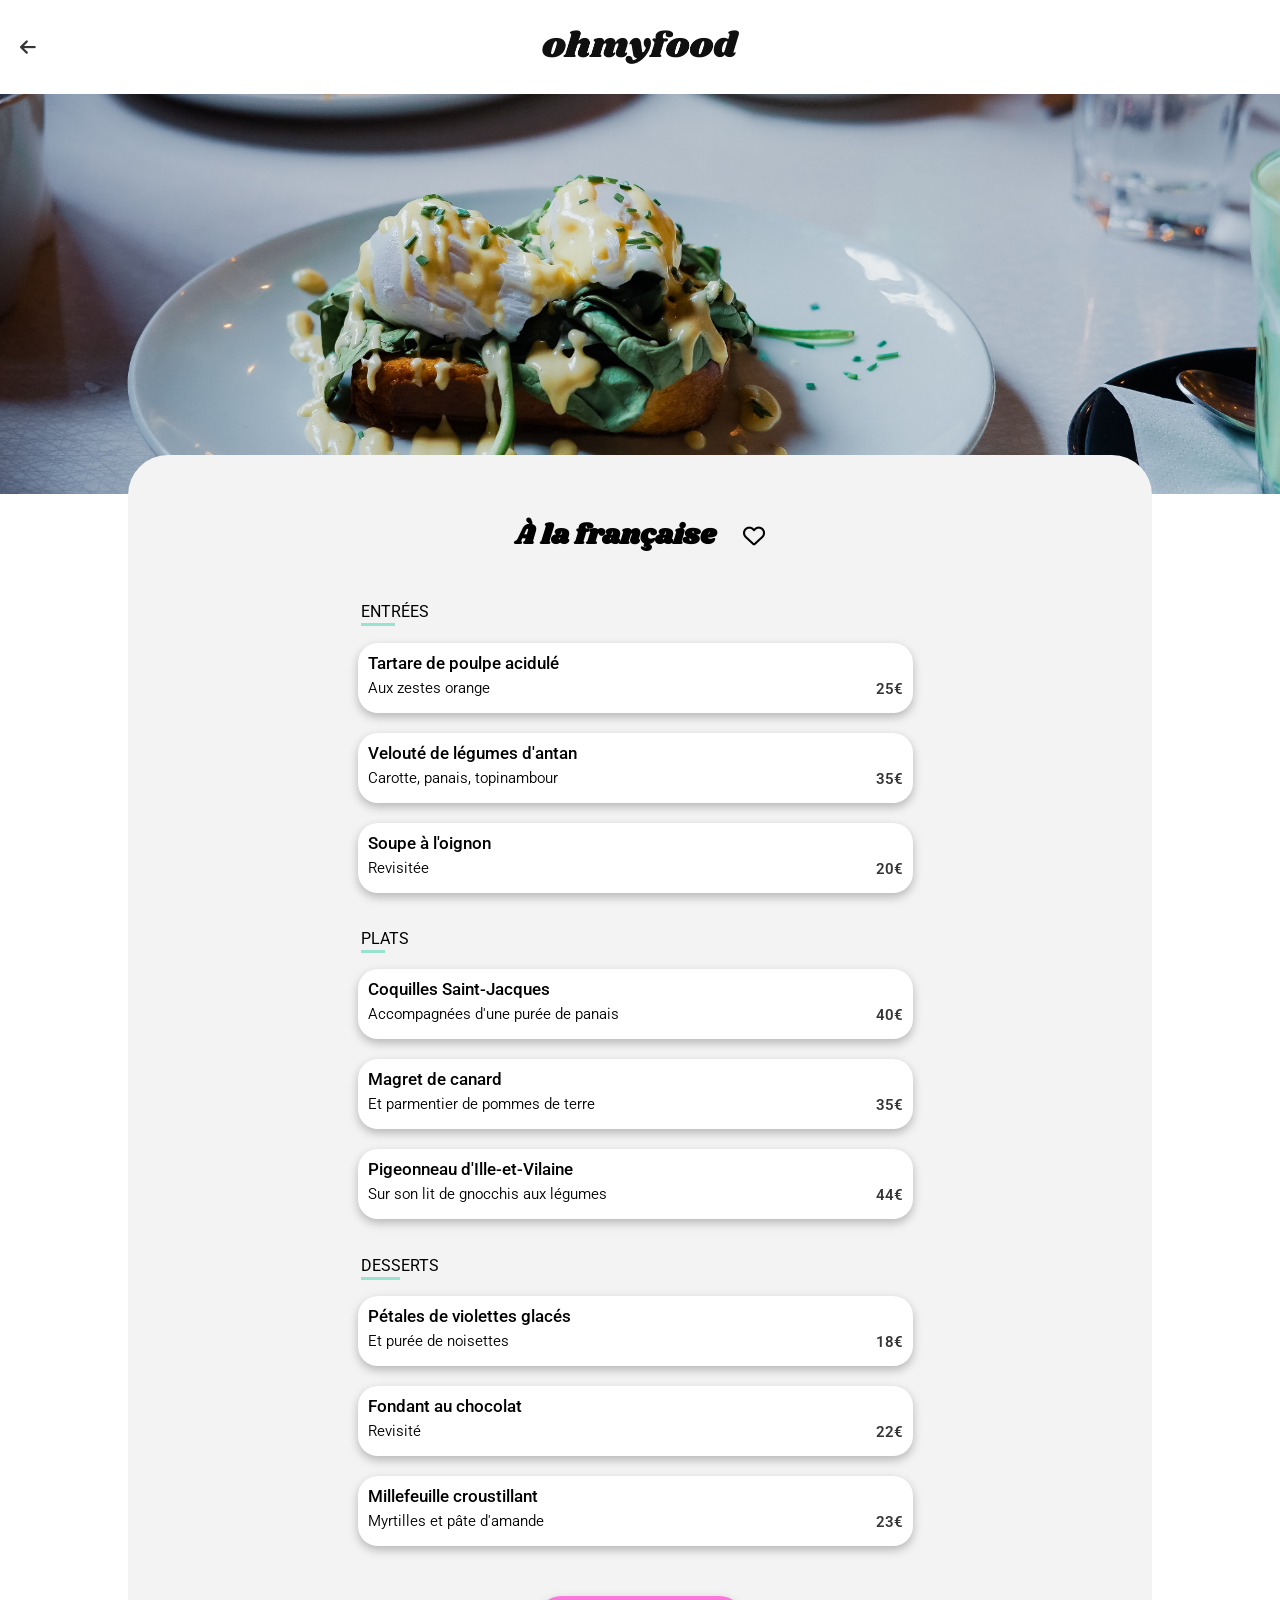
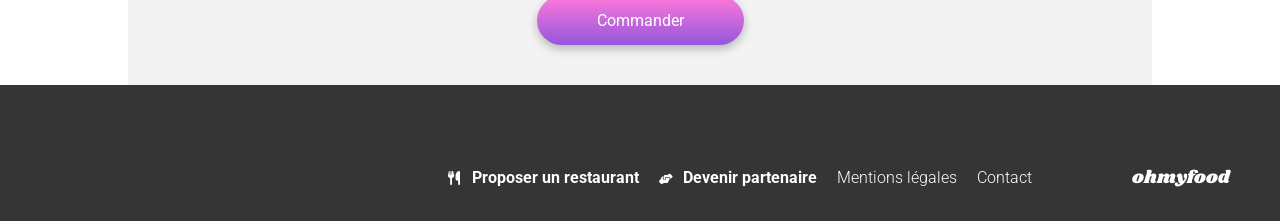
==== commit a801b4bd: "modif text footer" ====
--- a/restaurants/a_la_francaise.html
+++ b/restaurants/a_la_francaise.html
@@ -15,15 +15,15 @@
 <body>
     <header class="mp-header">
         <nav>
-            <a class="back-button" href="/index.html">
+            <a class="back-button" href="../index.html">
             <i class="fa-solid fa-arrow-left"></i></a>
         </nav>
-        <img src="/images/logo/ohmyfood.png" alt="logo du site Ohmyfood">
+        <img src="../images/logo/ohmyfood.png" alt="logo du site Ohmyfood">
     </header>
 
     <main>
         <div class="bg-menu">
-            <img src="/images/restaurants/a_la_francaise.jpg" alt="Image du restaurant À la française">
+            <img src="../images/restaurants/a_la_francaise.jpg" alt="Image du restaurant À la française">
         </div>
             <section class="menu-section">
                 <div class="restaurant-name">
@@ -174,8 +174,8 @@
     <footer>
         <h3>ohmyfood</h3>
             <ul>
-                <li><a href="#"><i class="fa-solid fa-utensils"></i>Proposer un restaurant</a></li>
-                <li><a href="#"><i class="fa-solid fa-handshake-angle"></i>Devenir partenaire</a></li>
+                <li><a href="#"><i class="fa-solid fa-utensils"></i><strong>Proposer un restaurant</strong></a></li>
+                <li><a href="#"><i class="fa-solid fa-handshake-angle"></i><strong>Devenir partenaire</strong></a></li>
                 <li><a href="#">Mentions légales</a></li>
                 <li><a href="mailto:ohmyfood@mail.fr">Contact</a></li>
             </ul>
--- a/SASS/style.css
+++ b/SASS/style.css
@@ -23,6 +23,7 @@
 /*Eléments réutilisables*/
 /*Mixins*/
 .btn-hp {
+  position: relative;
   isolation: isolate;
   cursor: pointer;
   color: white;
@@ -39,6 +40,7 @@
 .btn-hp::after {
   content: "";
   position: absolute;
+  inset: 0;
   z-index: -1;
   border-radius: inherit;
   opacity: 0;
@@ -57,6 +59,7 @@
 }
 
 .btn {
+  position: relative;
   isolation: isolate;
   cursor: pointer;
   color: white;
@@ -73,6 +76,7 @@
 .btn::after {
   content: "";
   position: absolute;
+  inset: 0;
   z-index: -1;
   border-radius: inherit;
   opacity: 0;
@@ -170,6 +174,7 @@
   border: solid 1px;
   border: none;
   box-shadow: 0px 4px 10px 0px rgba(0, 0, 0, 0.2509803922);
+  background-color: white;
   padding: 10px;
   margin-bottom: 20px;
   font-size: 16px;
@@ -255,11 +260,10 @@
 }
 .menu-group .menu-card .menu-price .fa-solid {
   position: absolute;
-  bottom: 10px;
+  bottom: 13px;
   right: 10px;
   color: white;
   font-size: 20px;
-  z-index: 2;
 }
 
 .menu-card-btn {
@@ -317,18 +321,22 @@
 
 .mp-header {
   display: flex;
-  justify-content: space-between;
+  justify-content: center;
   align-items: center;
-  padding: 10px 85px 10px 20px;
+  position: relative;
+  padding: 10px 20px;
   background-color: #fff;
 }
 @media (min-width: 768px) {
   .mp-header {
-    position: relative;
     padding: 30px;
   }
 }
 .mp-header .back-button {
+  position: absolute;
+  left: 20px;
+  top: 50%;
+  transform: translateY(-50%);
   text-decoration: none;
   color: #353535;
   font-size: 18px;
@@ -344,18 +352,6 @@
 .mp-header img {
   max-height: 36px;
   max-width: 197px;
-}
-@media (min-width: 768px) {
-  .mp-header img {
-    position: absolute;
-    left: 38%;
-  }
-}
-@media (min-width: 1024px) {
-  .mp-header img {
-    position: absolute;
-    left: 43%;
-  }
 }
 
 /*Mixins*/
@@ -504,7 +500,7 @@
 
 .fonction-section {
   padding-bottom: 40px;
-  max-width: 1440px;
+  max-width: 1400px;
 }
 @media (min-width: 768px) {
   .fonction-section {
@@ -521,14 +517,14 @@
     padding: 50px 0 0 50px;
   }
 }
-@media (min-width: 768px) and (max-width: 1024px) {
+@media (min-width: 768px) and (max-width: 1080px) {
   .fonction-section .fonction-card {
     display: flex;
     justify-content: center;
     flex-wrap: wrap;
   }
 }
-@media (min-width: 1024px) {
+@media (min-width: 1080px) {
   .fonction-section .fonction-card {
     display: flex;
     flex-direction: row;
@@ -594,7 +590,7 @@
   flex-direction: column;
   background-color: #F3F3F3;
   padding-bottom: 45px;
-  max-width: 1440px;
+  max-width: 1400px;
 }
 @media (min-width: 768px) {
   .restaurant-list {
@@ -605,15 +601,30 @@
 .restaurant-list h2 {
   font-size: 24px;
   margin-top: 50px;
-  margin-left: 20px;
+  margin-left: 50px;
+}
+@media (min-width: 768px) {
+  .restaurant-list h2 {
+    margin-left: 20px;
+  }
+}
+@media (min-width: 1024px) {
+  .restaurant-list h2 {
+    margin-left: 20px;
+  }
+}
+@media (min-width: 1420px) {
+  .restaurant-list h2 {
+    margin-left: 65px;
+  }
 }
 @media (min-width: 768px) {
   .restaurant-list .restaurant-container {
     display: flex;
     flex-direction: row;
     justify-content: center;
-    -moz-column-gap: 60px;
-         column-gap: 60px;
+    -moz-column-gap: 70px;
+         column-gap: 70px;
     row-gap: 30px;
     flex-wrap: wrap;
     margin: 0;
@@ -634,7 +645,17 @@
 }
 @media (min-width: 768px) {
   .restaurant-list .restaurant-card {
-    width: 555px;
+    width: 650px;
+  }
+}
+@media (min-width: 1024px) {
+  .restaurant-list .restaurant-card {
+    width: 550px;
+  }
+}
+@media (min-width: 1420px) {
+  .restaurant-list .restaurant-card {
+    width: 580px;
   }
 }
 .restaurant-list .restaurant-card a {
@@ -643,6 +664,7 @@
 .restaurant-list .restaurant-card .like-button {
   cursor: pointer;
   display: block;
+  font-size: 25px;
 }
 @media (min-width: 1024px) {
   .restaurant-list .restaurant-card .like-button:hover {
@@ -703,7 +725,7 @@
   .restaurant-list img {
     -o-object-position: 0 70%;
        object-position: 0 70%;
-    height: 251px;
+    height: 230px;
   }
 }
 .restaurant-list .note-enchantee {
@@ -756,6 +778,7 @@
   border: solid 1px;
   border: none;
   border-radius: 40px 40px 0 0;
+  margin-bottom: -43px;
 }
 @media (min-width: 768px) {
   .menu-section {
@@ -763,7 +786,6 @@
     width: 80%;
     margin-left: auto;
     margin-right: auto;
-    margin-bottom: -43px;
   }
 }
 .menu-section h1 {
@@ -782,6 +804,7 @@
 .menu-section .restaurant-name .like-button {
   cursor: pointer;
   display: block;
+  font-size: 25px;
 }
 @media (min-width: 1024px) {
   .menu-section .restaurant-name .like-button:hover {
@@ -808,28 +831,21 @@
   display: none;
 }
 .menu-section .restaurant-name {
-  position: relative;
+  display: flex;
+  align-items: baseline;
+  justify-content: center;
+  gap: 12px;
+}
+.menu-section .restaurant-name h1 {
+  margin: 0;
+  padding-left: 0;
+  padding-right: 0;
 }
 .menu-section .restaurant-name .like-button {
-  position: absolute;
-  top: 22px;
-  right: 32px;
+  flex-shrink: 0;
   font-size: 22px;
-}
-@media (min-width: 768px) {
-  .menu-section .restaurant-name .like-button {
-    right: 125px;
-    top: 57px;
-  }
-}
-@media (min-width: 1024px) {
-  .menu-section .restaurant-name .like-button {
-    right: 360px;
-    top: 57px;
-  }
-}
-@media (min-width: 1024px) {
-  .menu-section .restaurant-name .like-francaise {
-    right: 390px;
-  }
+  padding-left: 15px;
+}
+.menu-section .btn {
+  margin-bottom: 30px;
 }/*# sourceMappingURL=style.css.map */
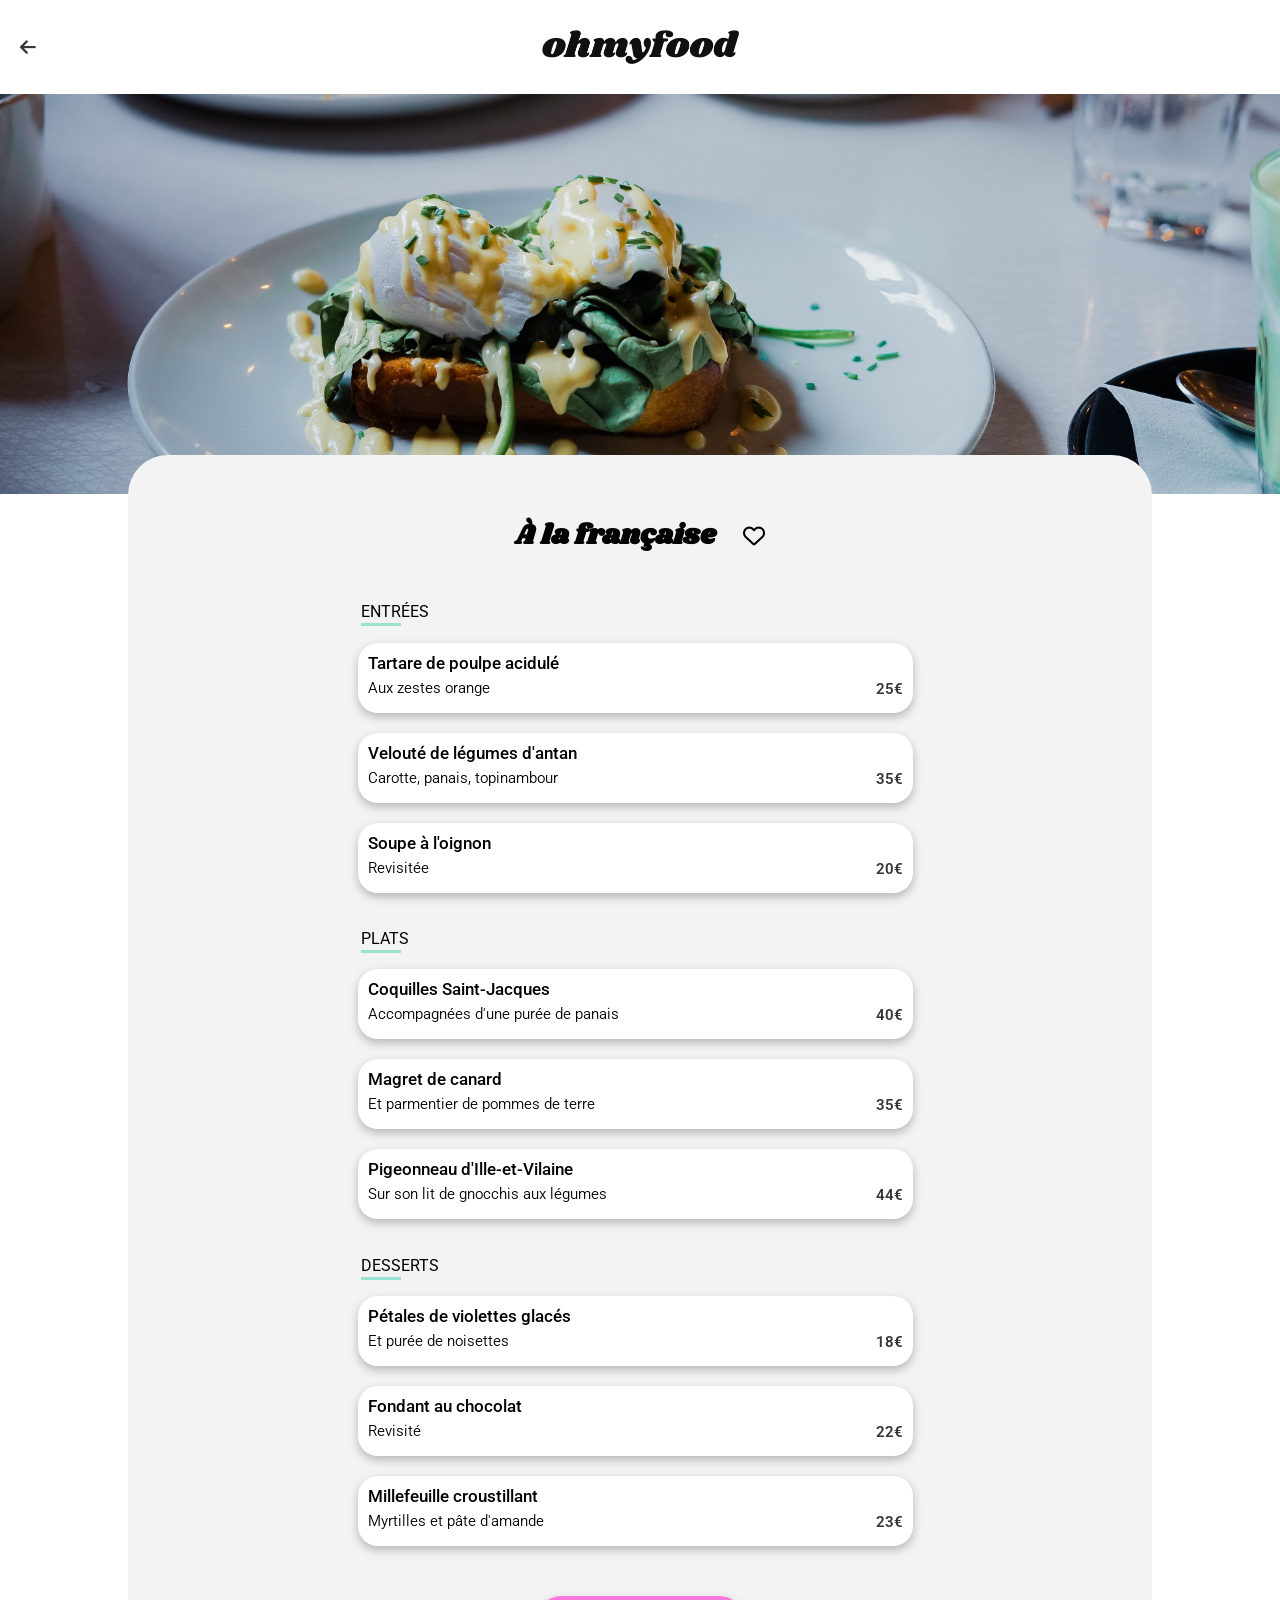
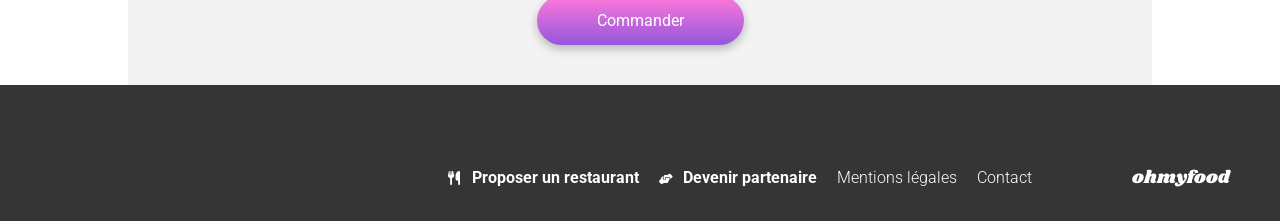
==== commit 9ff99010: "identation" ====
--- a/restaurants/a_la_francaise.html
+++ b/restaurants/a_la_francaise.html
@@ -1,46 +1,46 @@
 <!DOCTYPE html>
 <html lang="fr">
-<head>
-    <meta charset="UTF-8">
-    <meta name="viewport" content="width=device-width, initial-scale=1.0">
-    <title>Ohmyfood - La Palette du Goût</title>
-    <link rel="preconnect" href="https://fonts.googleapis.com">
-    <link rel="preconnect" href="https://fonts.gstatic.com" crossorigin>
-    <link href="https://fonts.googleapis.com/css2?family=Roboto:ital,wght@0,100..900;1,100..900&family=Shrikhand&display=swap" rel="stylesheet">
-    <link rel="stylesheet" href="https://cdnjs.cloudflare.com/ajax/libs/font-awesome/6.2.1/css/all.min.css"
+    <head>
+        <meta charset="UTF-8">
+        <meta name="viewport" content="width=device-width, initial-scale=1.0">
+        <title>Ohmyfood - La Palette du Goût</title>
+        <link rel="preconnect" href="https://fonts.googleapis.com">
+        <link rel="preconnect" href="https://fonts.gstatic.com" crossorigin>
+        <link href="https://fonts.googleapis.com/css2?family=Roboto:ital,wght@0,100..900;1,100..900&family=Shrikhand&display=swap" rel="stylesheet">
+        <link rel="stylesheet" href="https://cdnjs.cloudflare.com/ajax/libs/font-awesome/6.2.1/css/all.min.css"
         integrity="sha512-MV7K8+y+gLIBoVD59lQIYicR65iaqukzvf/nwasF0nqhPay5w/9lJmVM2hMDcnK1OnMGCdVK+iQrJ7lzPJQd1w=="
         crossorigin="anonymous" referrerpolicy="no-referrer" />
-    <link rel="stylesheet" href="../SASS/style.css">
-</head>
-<body>
-    <header class="mp-header">
-        <nav>
-            <a class="back-button" href="../index.html">
-            <i class="fa-solid fa-arrow-left"></i></a>
-        </nav>
-        <img src="../images/logo/ohmyfood.png" alt="logo du site Ohmyfood">
-    </header>
+        <link rel="stylesheet" href="../SASS/style.css">
+    </head>
+    <body>
+        <header class="mp-header">
+            <nav>
+                <a class="back-button" href="../index.html">
+                    <i class="fa-solid fa-arrow-left"></i></a>
+            </nav>
+            <img src="../images/logo/ohmyfood.png" alt="logo du site Ohmyfood">
+        </header>
 
-    <main>
-        <div class="bg-menu">
-            <img src="../images/restaurants/a_la_francaise.jpg" alt="Image du restaurant À la française">
-        </div>
+        <main>
+            <div class="bg-menu">
+                <img src="../images/restaurants/a_la_francaise.jpg" alt="Image du restaurant À la française">
+            </div>
             <section class="menu-section">
                 <div class="restaurant-name">
                     <h1>À la française</h1>
                     <label for="like-francaise" class="like-button  like-francaise">
                         <input type="checkbox" id="like-francaise" class="like-checkbox"
-                            aria-label="Ajouter À la française aux favoris">
+                        aria-label="Ajouter À la française aux favoris">
                         <i class="unchecked-heart fa-regular fa-heart"></i>
                         <i class="checked-heart fa-solid fa-heart"></i>
                     </label>
                 </div>
-                    <div class="menu-group">
-                        <div class="menu-animation-1">
+                <div class="menu-group">
+                    <div class="menu-animation-1">
                         <h2 class="menu-title">ENTRÉES</h2>
-                            <div class="menu-card">
-                                <label for="menu-card-1" class="menu-card-btn">
-                                    <input type="checkbox" id="menu-card-1" class="menu-checkbox" aria-label="Plat sélectionné">
+                        <div class="menu-card">
+                            <label for="menu-card-1" class="menu-card-btn">
+                                <input type="checkbox" id="menu-card-1" class="menu-checkbox" aria-label="Plat sélectionné">
                                 <span class="menu-card-text">
                                     <span class="dish-name">Tartare de poulpe acidulé</span>
                                     <span class="dish-description">Aux zestes orange</span>
@@ -49,11 +49,11 @@
                                     <i class="fa-solid fa-circle-check"></i>
                                 </span>
 
-                                </label>
-                            </div>
-                            <div class="menu-card">
-                                <label for="menu-card-2" class="menu-card-btn">
-                                    <input type="checkbox" id="menu-card-2" class="menu-checkbox" aria-label="Plat sélectionné">
+                            </label>
+                        </div>
+                        <div class="menu-card">
+                            <label for="menu-card-2" class="menu-card-btn">
+                                <input type="checkbox" id="menu-card-2" class="menu-checkbox" aria-label="Plat sélectionné">
                                 <span class="menu-card-text">
                                     <span class="dish-name">Velouté de légumes d'antan</span>
                                     <span class="dish-description">Carotte, panais, topinambour</span>
@@ -62,11 +62,11 @@
                                     <i class="fa-solid fa-circle-check"></i>
                                 </span>
 
-                                </label>
-                            </div>
-                            <div class="menu-card">
-                                <label for="menu-card-3" class="menu-card-btn">
-                                    <input type="checkbox" id="menu-card-3" class="menu-checkbox" aria-label="Plat sélectionné">
+                            </label>
+                        </div>
+                        <div class="menu-card">
+                            <label for="menu-card-3" class="menu-card-btn">
+                                <input type="checkbox" id="menu-card-3" class="menu-checkbox" aria-label="Plat sélectionné">
                                 <span class="menu-card-text">
                                     <span class="dish-name">Soupe à l'oignon</span>
                                     <span class="dish-description">Revisitée</span>
@@ -75,16 +75,16 @@
                                     <i class="fa-solid fa-circle-check"></i>
                                 </span>
 
-                                </label>
-                            </div>
+                            </label>
                         </div>
                     </div>
-                    <div class="menu-group">
-                        <div class="menu-animation-2">
+                </div>
+                <div class="menu-group">
+                    <div class="menu-animation-2">
                         <h2 class="menu-title">PLATS</h2>
-                            <div class="menu-card">
-                                <label for="menu-card-4" class="menu-card-btn">
-                                    <input type="checkbox" id="menu-card-4" class="menu-checkbox" aria-label="Plat sélectionné">
+                        <div class="menu-card">
+                            <label for="menu-card-4" class="menu-card-btn">
+                                <input type="checkbox" id="menu-card-4" class="menu-checkbox" aria-label="Plat sélectionné">
                                 <span class="menu-card-text">
                                     <span class="dish-name">Coquilles Saint-Jacques</span>
                                     <span class="dish-description">Accompagnées d'une purée de panais</span>
@@ -93,11 +93,11 @@
                                     <i class="fa-solid fa-circle-check"></i>
                                 </span>
 
-                                </label>
-                            </div>
-                            <div class="menu-card">
-                                <label for="menu-card-5" class="menu-card-btn">
-                                    <input type="checkbox" id="menu-card-5" class="menu-checkbox" aria-label="Plat sélectionné">
+                            </label>
+                        </div>
+                        <div class="menu-card">
+                            <label for="menu-card-5" class="menu-card-btn">
+                                <input type="checkbox" id="menu-card-5" class="menu-checkbox" aria-label="Plat sélectionné">
                                 <span class="menu-card-text">
                                     <span class="dish-name">Magret de canard</span>
                                     <span class="dish-description">Et parmentier de pommes de terre</span>
@@ -106,11 +106,11 @@
                                     <i class="fa-solid fa-circle-check"></i>
                                 </span>
 
-                                </label>
-                            </div>
-                            <div class="menu-card">
-                                <label for="menu-card-6" class="menu-card-btn">
-                                    <input type="checkbox" id="menu-card-6" class="menu-checkbox" aria-label="Plat sélectionné">
+                            </label>
+                        </div>
+                        <div class="menu-card">
+                            <label for="menu-card-6" class="menu-card-btn">
+                                <input type="checkbox" id="menu-card-6" class="menu-checkbox" aria-label="Plat sélectionné">
                                 <span class="menu-card-text">
                                     <span class="dish-name">Pigeonneau d'Ille-et-Vilaine</span>
                                     <span class="dish-description">Sur son lit de gnocchis aux légumes</span>
@@ -119,16 +119,16 @@
                                     <i class="fa-solid fa-circle-check"></i>
                                 </span>
 
-                                </label>
-                            </div>
+                            </label>
                         </div>
                     </div>
-                    <div class="menu-group">
-                        <div class="menu-animation-3">
+                </div>
+                <div class="menu-group">
+                    <div class="menu-animation-3">
                         <h2 class="menu-title">DESSERTS</h2>
-                            <div class="menu-card">
-                                <label for="menu-card-7" class="menu-card-btn">
-                                    <input type="checkbox" id="menu-card-7" class="menu-checkbox" aria-label="Plat sélectionné">
+                        <div class="menu-card">
+                            <label for="menu-card-7" class="menu-card-btn">
+                                <input type="checkbox" id="menu-card-7" class="menu-checkbox" aria-label="Plat sélectionné">
                                 <span class="menu-card-text">
                                     <span class="dish-name">Pétales de violettes glacés</span>
                                     <span class="dish-description">Et purée de noisettes</span>
@@ -137,11 +137,11 @@
                                     <i class="fa-solid fa-circle-check"></i>
                                 </span>
 
-                                </label>
-                            </div>
-                            <div class="menu-card">
-                                <label for="menu-card-8" class="menu-card-btn">
-                                    <input type="checkbox" id="menu-card-8" class="menu-checkbox" aria-label="Plat sélectionné">
+                            </label>
+                        </div>
+                        <div class="menu-card">
+                            <label for="menu-card-8" class="menu-card-btn">
+                                <input type="checkbox" id="menu-card-8" class="menu-checkbox" aria-label="Plat sélectionné">
                                 <span class="menu-card-text">
                                     <span class="dish-name">Fondant au chocolat</span>
                                     <span class="dish-description">Revisité</span>
@@ -150,11 +150,11 @@
                                     <i class="fa-solid fa-circle-check"></i>
                                 </span>
 
-                                </label>
-                            </div>
-                            <div class="menu-card">
-                                <label for="menu-card-9" class="menu-card-btn">
-                                    <input type="checkbox" id="menu-card-9" class="menu-checkbox" aria-label="Plat sélectionné">
+                            </label>
+                        </div>
+                        <div class="menu-card">
+                            <label for="menu-card-9" class="menu-card-btn">
+                                <input type="checkbox" id="menu-card-9" class="menu-checkbox" aria-label="Plat sélectionné">
                                 <span class="menu-card-text">
                                     <span class="dish-name">Millefeuille croustillant</span>
                                     <span class="dish-description">Myrtilles et pâte d'amande</span>
@@ -163,22 +163,22 @@
                                     <i class="fa-solid fa-circle-check"></i>
                                 </span>
 
-                                </label>
-                            </div>
+                            </label>
                         </div>
                     </div>
+                </div>
                 <button class="btn">Commander</button>
-                </section>
-    </main>
+            </section>
+        </main>
 
-    <footer>
-        <h3>ohmyfood</h3>
+        <footer>
+            <h3>ohmyfood</h3>
             <ul>
                 <li><a href="#"><i class="fa-solid fa-utensils"></i><strong>Proposer un restaurant</strong></a></li>
                 <li><a href="#"><i class="fa-solid fa-handshake-angle"></i><strong>Devenir partenaire</strong></a></li>
                 <li><a href="#">Mentions légales</a></li>
                 <li><a href="mailto:ohmyfood@mail.fr">Contact</a></li>
             </ul>
-    </footer>
-</body>
+        </footer>
+    </body>
 </html>
--- a/SASS/style.css
+++ b/SASS/style.css
@@ -1,5 +1,31 @@
 @charset "UTF-8";
-/*Mixins*/
+/*Outils*/
+@keyframes anim-menu-group {
+  from {
+    opacity: 0;
+  }
+  to {
+    opacity: 1;
+  }
+}
+@keyframes loader-opacity {
+  from {
+    opacity: 1;
+    pointer-events: none;
+  }
+  to {
+    opacity: 0;
+    pointer-events: none;
+  }
+}
+@keyframes loader-spin {
+  0% {
+    transform: rotate(0deg);
+  }
+  100% {
+    transform: rotate(360deg);
+  }
+}
 /*Theme colors*/
 /*button*/
 /*Styles globaux*/
@@ -21,7 +47,6 @@
 }
 
 /*Eléments réutilisables*/
-/*Mixins*/
 .btn-hp {
   position: relative;
   isolation: isolate;
@@ -101,34 +126,51 @@
   }
 }
 
-/*Mixins*/
+/*Outils*/
 /*Styles globaux*/
-@keyframes anim-menu-group {
-  from {
-    opacity: 0;
-  }
-  to {
-    opacity: 1;
-  }
-}
-@keyframes loader-opacity {
-  from {
-    opacity: 1;
-    pointer-events: none;
-  }
-  to {
-    opacity: 0;
-    pointer-events: none;
-  }
-}
-@keyframes loader-spin {
-  0% {
-    transform: rotate(0deg);
-  }
-  100% {
-    transform: rotate(360deg);
-  }
-}
+.loader {
+  position: fixed;
+  inset: 0;
+  z-index: 1000;
+  display: flex;
+  justify-content: center;
+  align-items: center;
+  background-color: white;
+  animation: loader-opacity 1s linear;
+  animation-duration: 0.4s;
+  animation-delay: 1.8s;
+  animation-fill-mode: forwards;
+}
+.loader .loader-content {
+  box-sizing: border-box;
+  width: 100px;
+  height: 100px;
+  display: block;
+  position: relative;
+  border: 10px solid transparent;
+  border-radius: 100px;
+}
+.loader .loader-content::before {
+  content: "";
+  position: absolute;
+  inset: -10px;
+  border: 10px solid transparent;
+  border-radius: 100px;
+  border-top-color: #9356DC;
+  animation: loader-spin 1.6s linear infinite;
+}
+.loader .loader-content::after {
+  content: "";
+  position: absolute;
+  inset: 12px;
+  border: 10px solid transparent;
+  border-radius: 100px;
+  border-top-color: #FF79DA;
+  animation: loader-spin 1.3s linear infinite reverse;
+}
+
+/*Styles globaux*/
+/*Outils*/
 .menu-group {
   margin: 15px;
 }
@@ -163,7 +205,7 @@
 .menu-group h2::after {
   content: "";
   display: block;
-  width: 50%;
+  width: 40px;
   height: 3px;
   margin-top: 2px;
   background-color: #99E2D0;
@@ -278,7 +320,6 @@
 }
 
 /*Layouts*/
-/*Mixins*/
 header .logo {
   display: flex;
   justify-content: center;
@@ -354,7 +395,6 @@
   max-width: 197px;
 }
 
-/*Mixins*/
 /*Styles globaux*/
 footer {
   display: flex;
@@ -420,50 +460,6 @@
 }
 
 /*Pages*/
-/*Mixins*/
-/*Mixins*/
-/*Styles globaux*/
-.loader {
-  position: fixed;
-  inset: 0;
-  z-index: 1000;
-  display: flex;
-  justify-content: center;
-  align-items: center;
-  background-color: white;
-  animation: loader-opacity 1s linear;
-  animation-duration: 0.4s;
-  animation-delay: 1.8s;
-  animation-fill-mode: forwards;
-}
-.loader .loader-content {
-  box-sizing: border-box;
-  width: 100px;
-  height: 100px;
-  display: block;
-  position: relative;
-  border: 10px solid transparent;
-  border-radius: 100px;
-}
-.loader .loader-content::before {
-  content: "";
-  position: absolute;
-  inset: -10px;
-  border: 10px solid transparent;
-  border-radius: 100px;
-  border-top-color: #9356DC;
-  animation: loader-spin 1.6s linear infinite;
-}
-.loader .loader-content::after {
-  content: "";
-  position: absolute;
-  inset: 12px;
-  border: 10px solid transparent;
-  border-radius: 100px;
-  border-top-color: #FF79DA;
-  animation: loader-spin 1.3s linear infinite reverse;
-}
-
 .intro {
   display: flex;
   justify-content: center;
@@ -643,6 +639,9 @@
   font-size: 16px;
   border-radius: 15px;
 }
+.restaurant-list .restaurant-card a {
+  text-decoration: none;
+}
 @media (min-width: 768px) {
   .restaurant-list .restaurant-card {
     width: 650px;
@@ -657,9 +656,6 @@
   .restaurant-list .restaurant-card {
     width: 580px;
   }
-}
-.restaurant-list .restaurant-card a {
-  text-decoration: none;
 }
 .restaurant-list .restaurant-card .like-button {
   cursor: pointer;
@@ -746,7 +742,6 @@
   padding: 7px 10px;
 }
 
-/*Mixins*/
 /*Styles globaux*/
 .bg-menu img {
   width: 100%;
